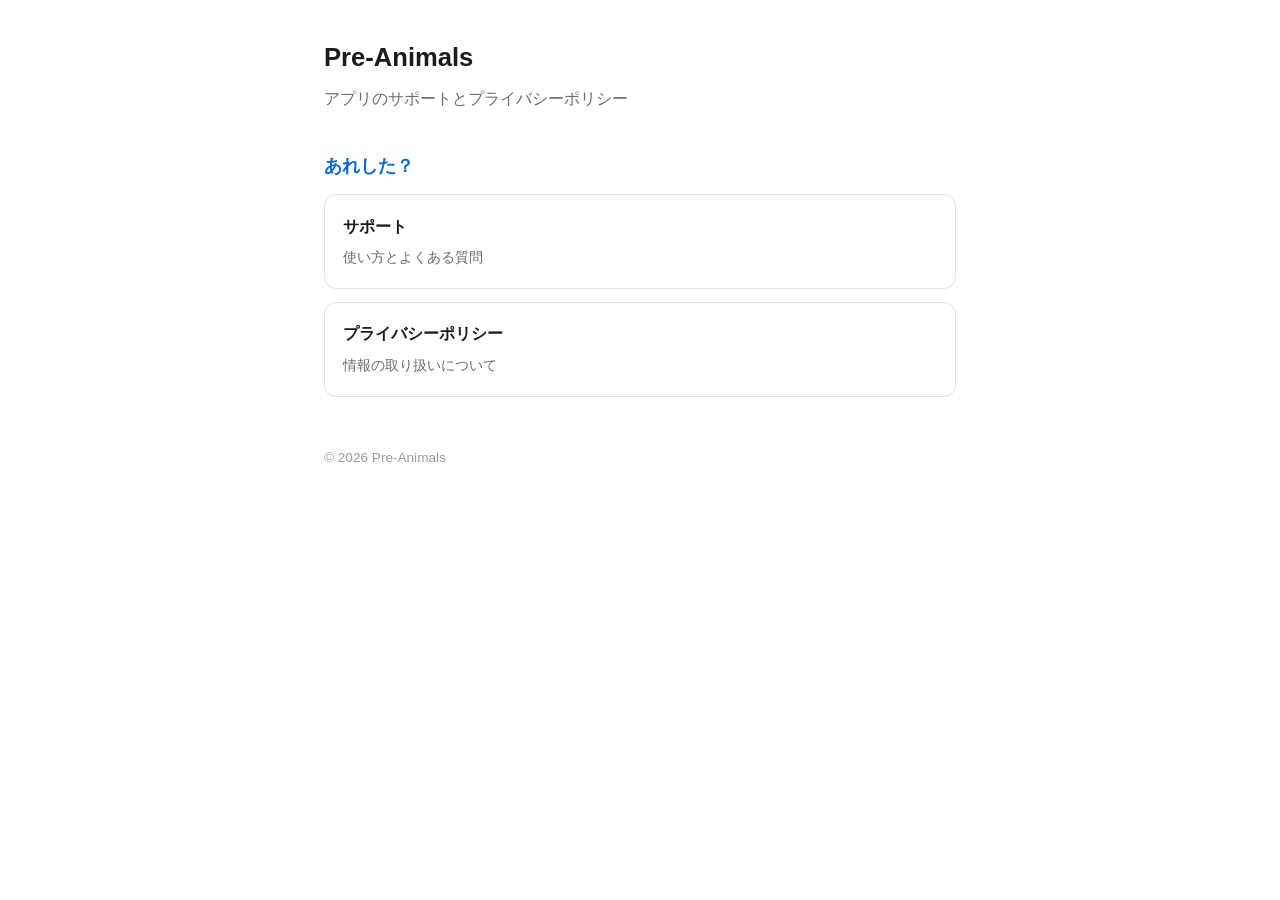
==== index.html @ 3198846d "docs: add Pre-Animals support site Static support/privacy site for Pre-Animals apps, to be served fr" ====
<!doctype html>
<html lang="ja">
<head>
<meta charset="utf-8">
<meta name="viewport" content="width=device-width, initial-scale=1">
<title>Pre-Animals</title>
<link rel="stylesheet" href="assets/styles.css">
</head>
<body>
  <main class="wrap">
    <h1>Pre-Animals</h1>
    <p class="subtitle">アプリのサポートとプライバシーポリシー</p>

    <h2 class="appname"><a href="areshita/">あれした？</a></h2>
    <nav class="cards">
      <a href="areshita/support/">サポート<span>使い方とよくある質問</span></a>
      <a href="areshita/privacy/">プライバシーポリシー<span>情報の取り扱いについて</span></a>
    </nav>

    <!-- 今後、Days With You など他のアプリのページは areshita/ と同じ形で追加できます。 -->

    <footer class="site">© 2026 Pre-Animals</footer>
  </main>
</body>
</html>
---- assets/styles.css ----
:root { color-scheme: light dark; }
* { box-sizing: border-box; }
html { -webkit-text-size-adjust: 100%; }
body {
  margin: 0;
  font-family: -apple-system, BlinkMacSystemFont, "Hiragino Sans", "Hiragino Kaku Gothic ProN", "Noto Sans JP", Meiryo, sans-serif;
  line-height: 1.85;
  color: #1c1c1e;
  background: #ffffff;
  -webkit-font-smoothing: antialiased;
}
.wrap { max-width: 42rem; margin: 0 auto; padding: 2.5rem 1.25rem 4rem; }

header.site { border-bottom: 1px solid #e3e3e8; padding-bottom: 1.1rem; margin-bottom: 1.8rem; }
header.site a { color: #6b6b70; text-decoration: none; font-size: 0.9rem; }

a { color: #0a6cd1; }
h1 { font-size: 1.6rem; line-height: 1.4; margin: 0 0 0.5rem; }
h2 { font-size: 1.18rem; margin: 2.3rem 0 0.6rem; }
p, li { font-size: 1rem; }
ul, ol { padding-left: 1.4rem; }
li { margin: 0.35rem 0; }

.subtitle { color: #6b6b70; margin: 0 0 2.2rem; }
.meta { color: #6b6b70; font-size: 0.9rem; margin: 0.15rem 0; }
.appname { font-size: 1.15rem; margin: 2.2rem 0 0.7rem; }
.appname a { text-decoration: none; }

.note { background: #f4f5f7; border: 1px solid #e3e3e8; border-radius: 12px; padding: 1rem 1.15rem; margin: 1.5rem 0; }

.qa { margin: 1.3rem 0; }
.qa .q { font-weight: 700; margin: 0 0 0.2rem; }
.qa .a { margin: 0; }

nav.cards a {
  display: block; padding: 1.05rem 1.15rem; border: 1px solid #e3e3e8;
  border-radius: 12px; margin-bottom: 0.8rem; text-decoration: none;
  color: #1c1c1e; font-weight: 700;
}
nav.cards a span { display: block; color: #6b6b70; font-size: 0.9rem; font-weight: 400; margin-top: 0.2rem; }

.backlinks { margin-top: 3rem; border-top: 1px solid #e3e3e8; padding-top: 1.3rem; font-size: 0.95rem; }
.backlinks a { margin-right: 1.4rem; display: inline-block; }

footer.site { margin-top: 3rem; color: #9a9aa0; font-size: 0.85rem; }

@media (prefers-color-scheme: dark) {
  body { color: #f2f2f7; background: #000; }
  header.site, .backlinks { border-color: #38383a; }
  header.site a { color: #a1a1a6; }
  a { color: #4c9dff; }
  .subtitle, .meta, nav.cards a span { color: #a1a1a6; }
  .note { background: #1c1c1e; border-color: #38383a; }
  nav.cards a { border-color: #38383a; color: #f2f2f7; }
  footer.site { color: #6b6b70; }
}
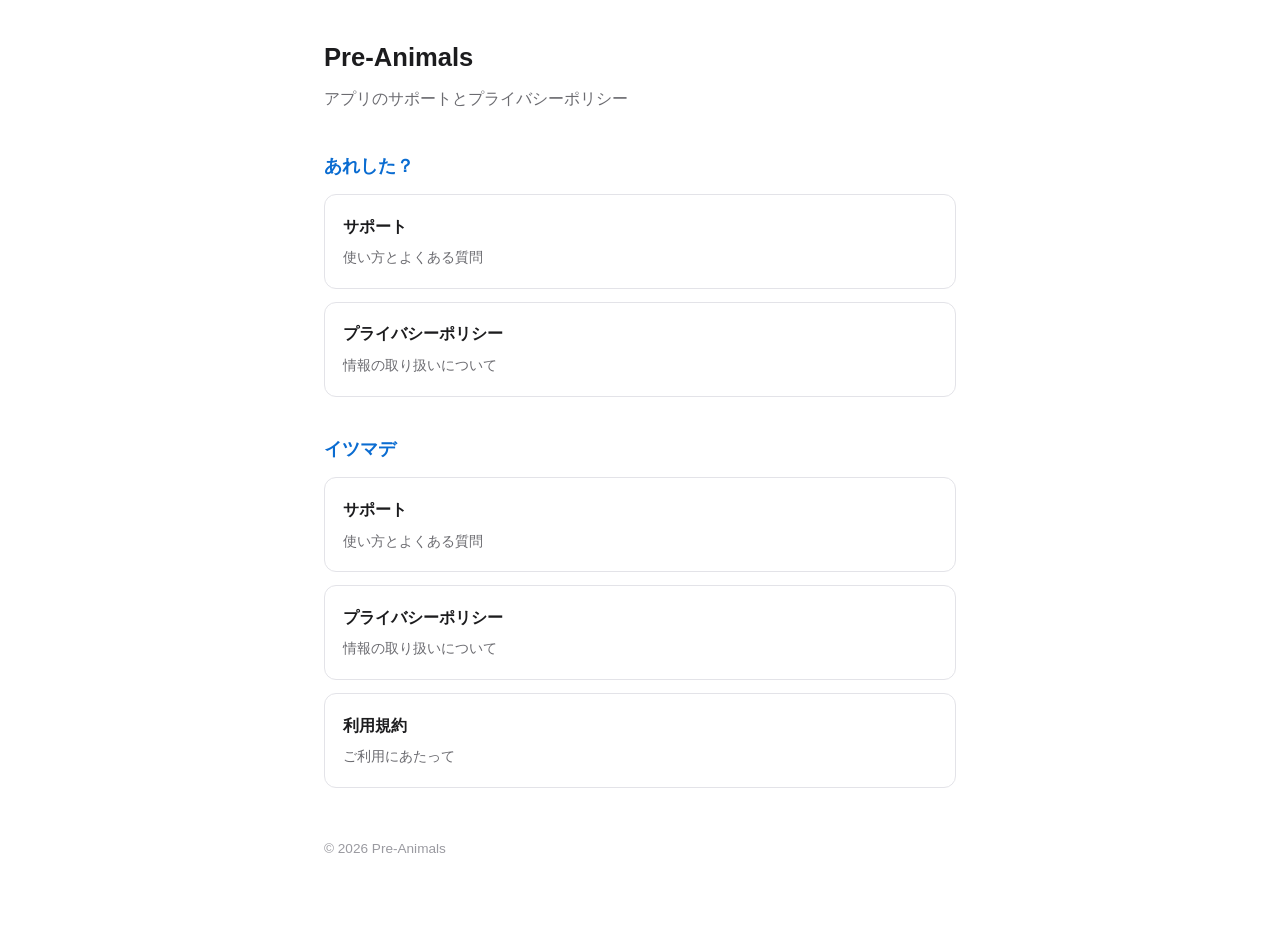
==== commit bc9094f5: "docs: イツマデのサポート・プライバシーポリシー・利用規約を追加 App Store 提出にあたり、イツマデの公開ページを areshita/ と同じ形で itsumade/ に追加する。  it" ====
--- a/index.html
+++ b/index.html
@@ -17,7 +17,18 @@
       <a href="areshita/privacy/">プライバシーポリシー<span>情報の取り扱いについて</span></a>
     </nav>
 
-    <!-- 今後、Days With You など他のアプリのページは areshita/ と同じ形で追加できます。 -->
+    <h2 class="appname"><a href="itsumade/">イツマデ</a></h2>
+    <nav class="cards">
+      <a href="itsumade/support/">サポート<span>使い方とよくある質問</span></a>
+      <a href="itsumade/privacy/">プライバシーポリシー<span>情報の取り扱いについて</span></a>
+      <a href="itsumade/terms/">利用規約<span>ご利用にあたって</span></a>
+    </nav>
+
+    <!-- 今後のアプリのページも areshita/ と同じ形で追加できます。
+         イツマデのページだけはアプリ本体のリポジトリで生成しているため、
+         共通の assets/styles.css を読まず、配色を自前で持っています。
+         更新は itsumade 側で `npm run build:web` を実行し、
+         生成された web/ をこの itsumade/ に上書きコピーします。 -->
 
     <footer class="site">© 2026 Pre-Animals</footer>
   </main>
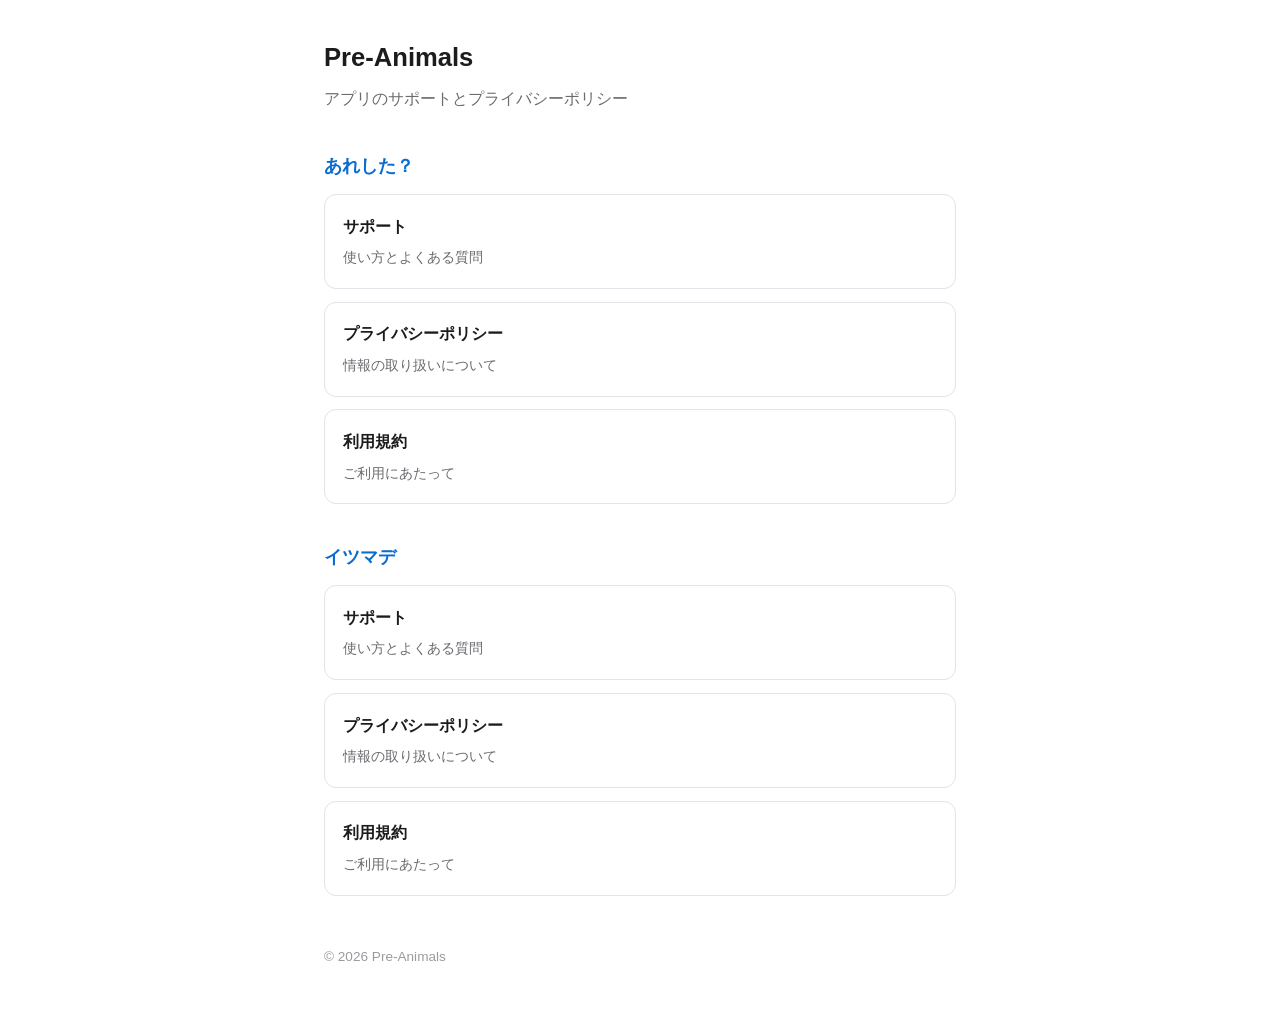
==== commit e1e9ca63: "あれした？: 利用規約ページ追加とAdMob対応のプライバシー更新 - areshita/terms/ を新規追加（Premium買い切り課金・広告について記載） - privacy: AdMob(G" ====
--- a/index.html
+++ b/index.html
@@ -15,6 +15,7 @@
     <nav class="cards">
       <a href="areshita/support/">サポート<span>使い方とよくある質問</span></a>
       <a href="areshita/privacy/">プライバシーポリシー<span>情報の取り扱いについて</span></a>
+      <a href="areshita/terms/">利用規約<span>ご利用にあたって</span></a>
     </nav>
 
     <h2 class="appname"><a href="itsumade/">イツマデ</a></h2>
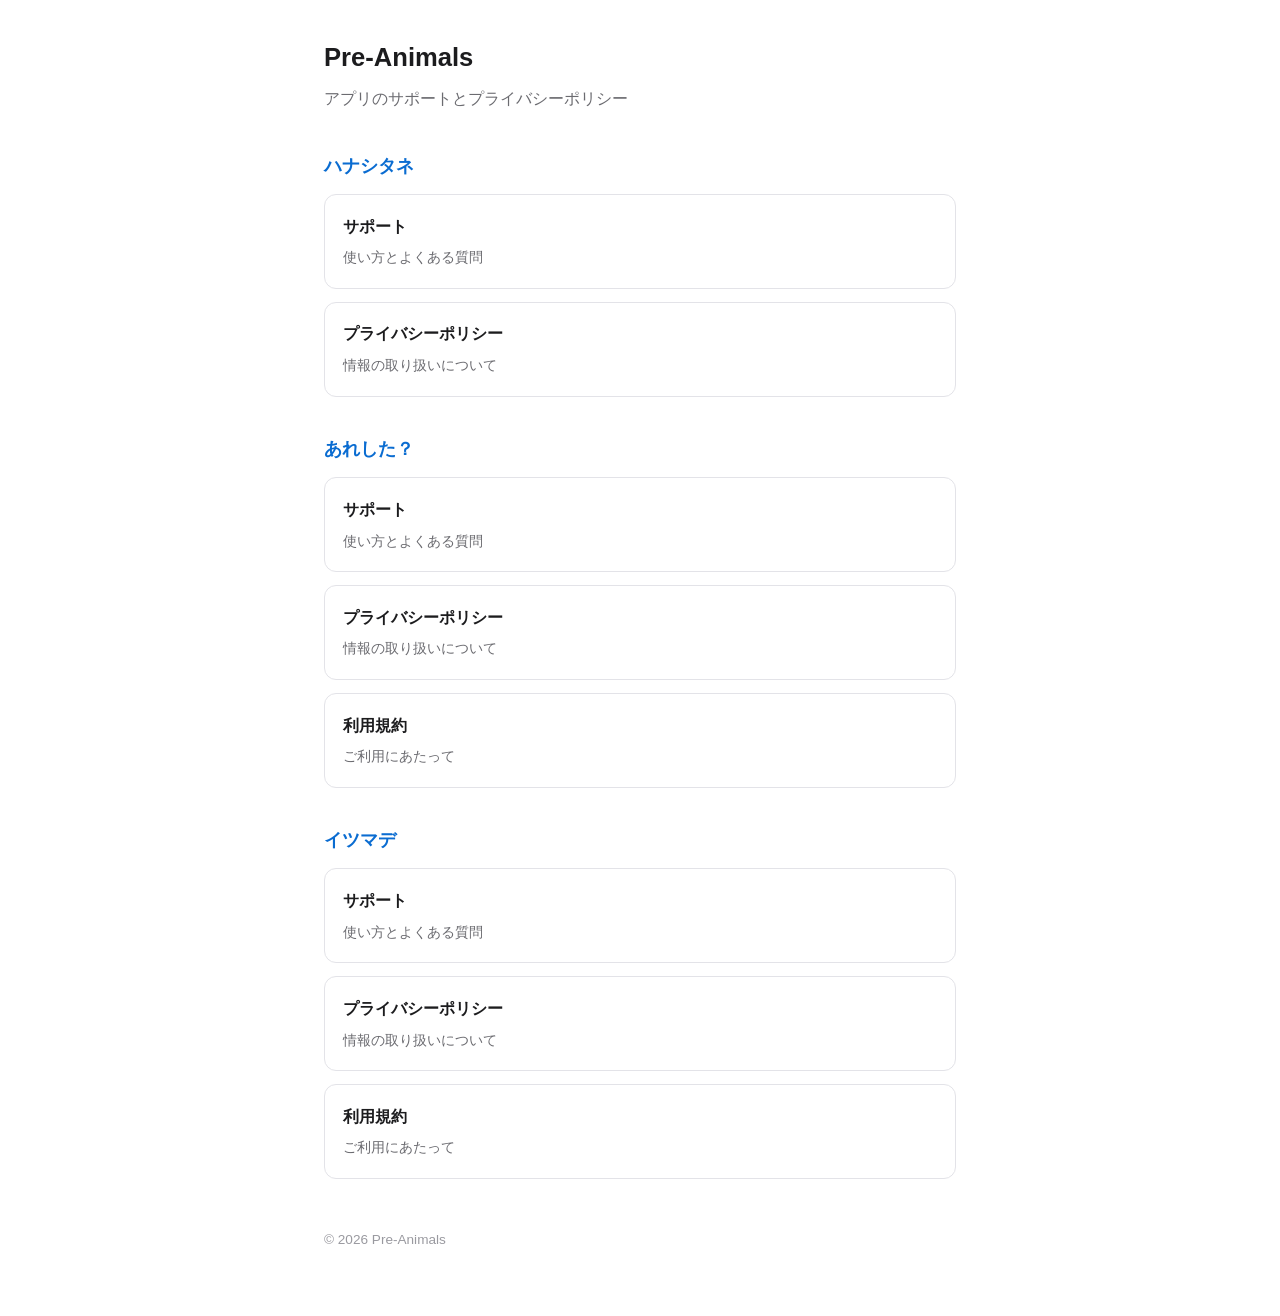
==== commit bb60cd1b: "ハナシタネ: サポート・プライバシーポリシーページを追加 既存(areshita/itsumade)と同じ体裁で hanashitane/{index,support,privacy} を追加。AdM" ====
--- a/index.html
+++ b/index.html
@@ -10,6 +10,12 @@
   <main class="wrap">
     <h1>Pre-Animals</h1>
     <p class="subtitle">アプリのサポートとプライバシーポリシー</p>
+
+    <h2 class="appname"><a href="hanashitane/">ハナシタネ</a></h2>
+    <nav class="cards">
+      <a href="hanashitane/support/">サポート<span>使い方とよくある質問</span></a>
+      <a href="hanashitane/privacy/">プライバシーポリシー<span>情報の取り扱いについて</span></a>
+    </nav>
 
     <h2 class="appname"><a href="areshita/">あれした？</a></h2>
     <nav class="cards">
